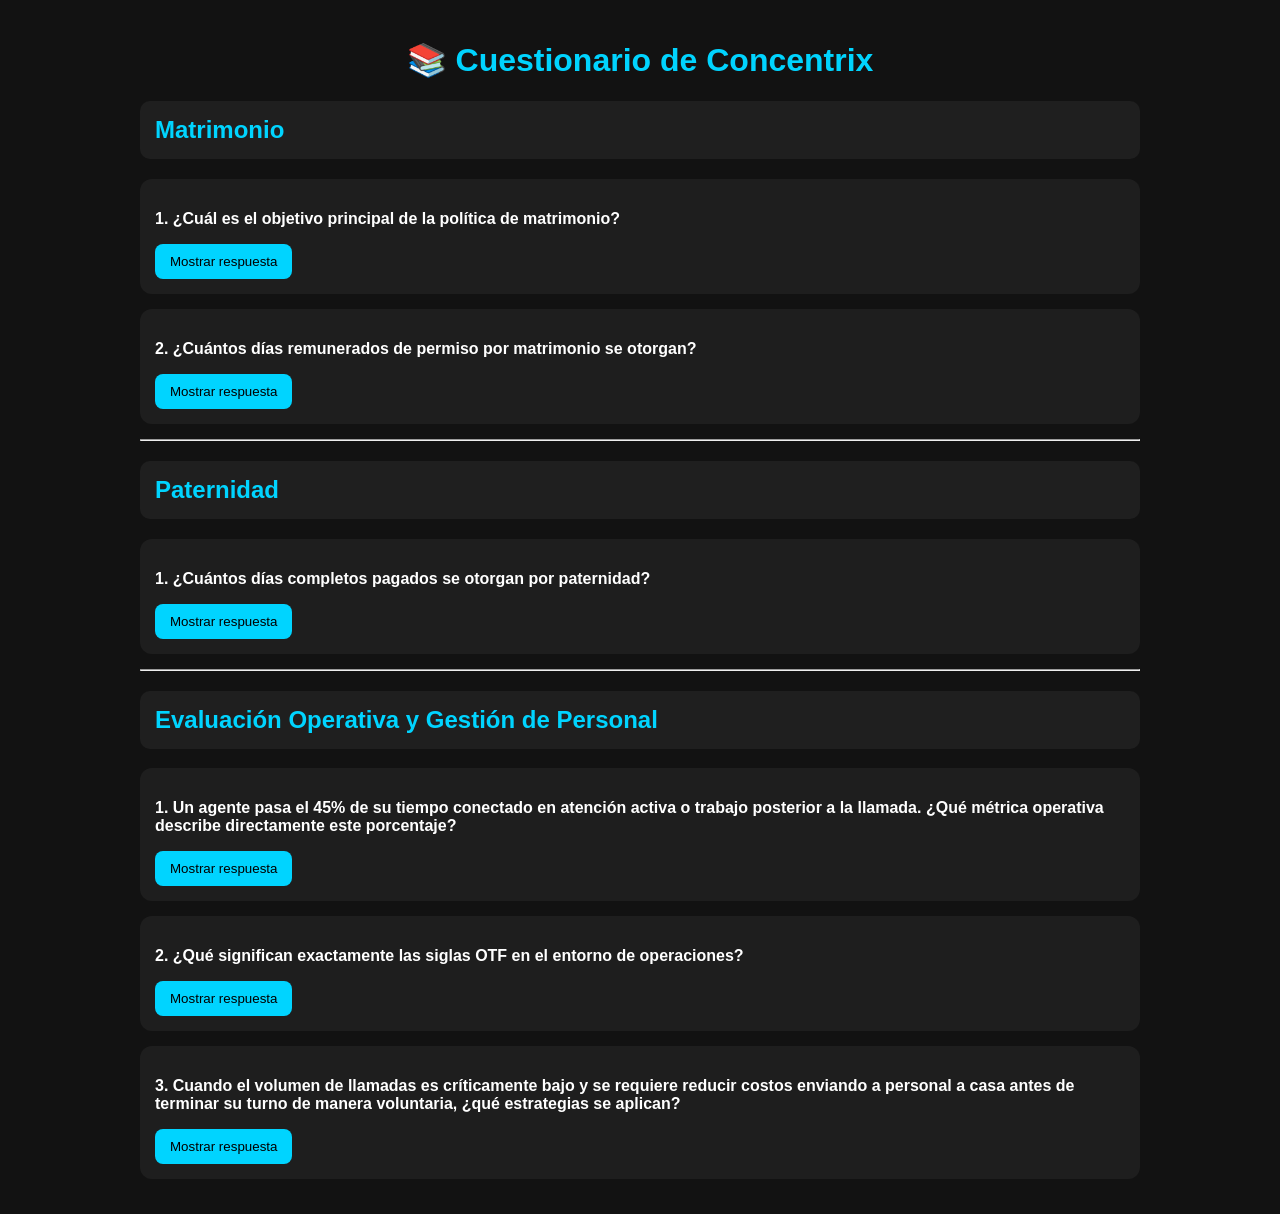
==== index.html @ 259fdba8 "Create index.html" ====
<!DOCTYPE html>
<html lang="es">
<head>
<meta charset="UTF-8">
<meta name="viewport" content="width=device-width, initial-scale=1.0">
<title>Cuestionario de Concentrix</title>

<style>
body{
    font-family: Arial, sans-serif;
    background:#121212;
    color:white;
    max-width:1000px;
    margin:auto;
    padding:20px;
}

h1{
    text-align:center;
    color:#00d4ff;
}

h2{
    background:#1f1f1f;
    padding:15px;
    border-radius:10px;
    color:#00d4ff;
}

.card{
    background:#1e1e1e;
    padding:15px;
    margin:15px 0;
    border-radius:12px;
}

.correcta{
    color:#00ff88;
    font-weight:bold;
}

button{
    background:#00d4ff;
    color:black;
    border:none;
    padding:10px 15px;
    border-radius:8px;
    cursor:pointer;
}

.respuesta{
    display:none;
    margin-top:10px;
}
</style>

<script>
function mostrar(id){
    let x=document.getElementById(id);

    if(x.style.display==="block"){
        x.style.display="none";
    }else{
        x.style.display="block";
    }
}
</script>

</head>
<body>

<h1>📚 Cuestionario de Concentrix</h1>

<h2>Matrimonio</h2>

<div class="card">
<p><b>1. ¿Cuál es el objetivo principal de la política de matrimonio?</b></p>

<button onclick="mostrar('r1')">Mostrar respuesta</button>

<div class="respuesta" id="r1">
<p class="correcta">
✅ a) Regular el beneficio de baja por matrimonio para empleados
</p>
</div>
</div>


<div class="card">
<p><b>2. ¿Cuántos días remunerados de permiso por matrimonio se otorgan?</b></p>

<button onclick="mostrar('r2')">Mostrar respuesta</button>

<div class="respuesta" id="r2">
<p class="correcta">
✅ b) 5 días
</p>
</div>
</div>

<hr>

<h2>Paternidad</h2>

<div class="card">
<p><b>1. ¿Cuántos días completos pagados se otorgan por paternidad?</b></p>

<button onclick="mostrar('r3')">Mostrar respuesta</button>

<div class="respuesta" id="r3">
<p class="correcta">
✅ c) 3 días
</p>
</div>
</div>

<hr>

<h2>Evaluación Operativa y Gestión de Personal</h2>

<div class="card">
<p><b>1. Un agente pasa el 45% de su tiempo conectado en atención activa o trabajo posterior a la llamada. ¿Qué métrica operativa describe directamente este porcentaje?</b></p>

<button onclick="mostrar('r4')">Mostrar respuesta</button>

<div class="respuesta" id="r4">
<p class="correcta">
✅ b) Occupancy (OCC)
</p>
</div>
</div>

<div class="card">
<p><b>2. ¿Qué significan exactamente las siglas OTF en el entorno de operaciones?</b></p>

<button onclick="mostrar('r5')">Mostrar respuesta</button>

<div class="respuesta" id="r5">
<p class="correcta">
✅ c) Offer to Forecast
</p>
</div>
</div>

<div class="card">
<p><b>3. Cuando el volumen de llamadas es críticamente bajo y se requiere reducir costos enviando a personal a casa antes de terminar su turno de manera voluntaria, ¿qué estrategias se aplican?</b></p>

<button onclick="mostrar('r6')">Mostrar respuesta</button>

<div class="respuesta" id="r6">
<p class="correcta">
✅ d) Programas VGH o VTO
</p>
</div>
</div>

</body>
</html>
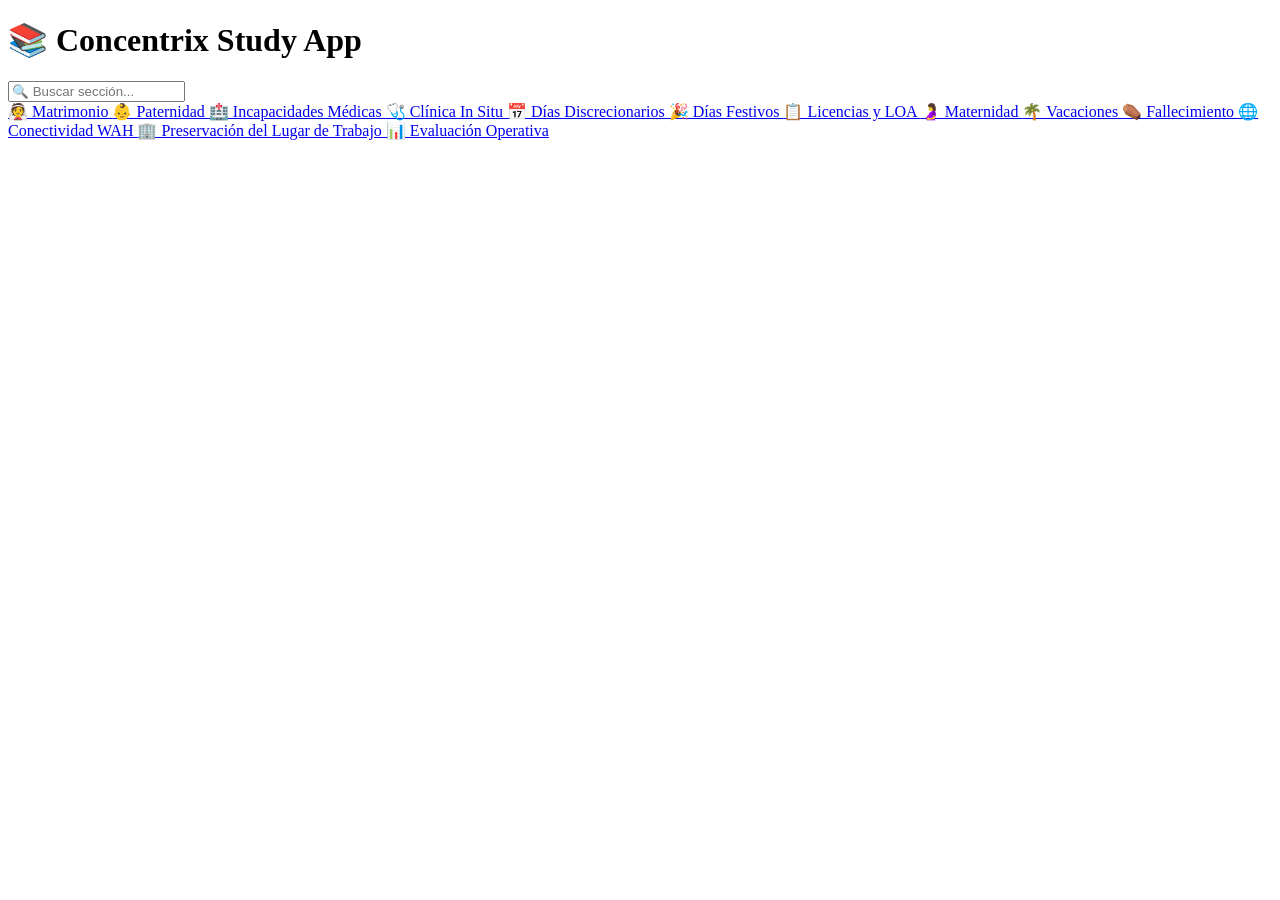
==== commit d57b2be9: "Update index.html" ====
--- a/index.html
+++ b/index.html
@@ -3,156 +3,87 @@
 <head>
 <meta charset="UTF-8">
 <meta name="viewport" content="width=device-width, initial-scale=1.0">
-<title>Cuestionario de Concentrix</title>
 
-<style>
-body{
-    font-family: Arial, sans-serif;
-    background:#121212;
-    color:white;
-    max-width:1000px;
-    margin:auto;
-    padding:20px;
-}
+<title>Concentrix Study App</title>
 
-h1{
-    text-align:center;
-    color:#00d4ff;
-}
-
-h2{
-    background:#1f1f1f;
-    padding:15px;
-    border-radius:10px;
-    color:#00d4ff;
-}
-
-.card{
-    background:#1e1e1e;
-    padding:15px;
-    margin:15px 0;
-    border-radius:12px;
-}
-
-.correcta{
-    color:#00ff88;
-    font-weight:bold;
-}
-
-button{
-    background:#00d4ff;
-    color:black;
-    border:none;
-    padding:10px 15px;
-    border-radius:8px;
-    cursor:pointer;
-}
-
-.respuesta{
-    display:none;
-    margin-top:10px;
-}
-</style>
-
-<script>
-function mostrar(id){
-    let x=document.getElementById(id);
-
-    if(x.style.display==="block"){
-        x.style.display="none";
-    }else{
-        x.style.display="block";
-    }
-}
-</script>
+<link rel="stylesheet" href="style.css">
 
 </head>
 <body>
 
-<h1>📚 Cuestionario de Concentrix</h1>
+<header>
 
-<h2>Matrimonio</h2>
+<h1>📚 Concentrix Study App</h1>
 
-<div class="card">
-<p><b>1. ¿Cuál es el objetivo principal de la política de matrimonio?</b></p>
+<input
+type="text"
+id="searchInput"
+placeholder="🔍 Buscar sección..."
+onkeyup="searchCards()">
 
-<button onclick="mostrar('r1')">Mostrar respuesta</button>
+</header>
 
-<div class="respuesta" id="r1">
-<p class="correcta">
-✅ a) Regular el beneficio de baja por matrimonio para empleados
-</p>
-</div>
+<div class="progress-container">
+<div class="progress-bar"></div>
 </div>
 
+<div class="container">
 
-<div class="card">
-<p><b>2. ¿Cuántos días remunerados de permiso por matrimonio se otorgan?</b></p>
+<a class="card" href="matrimonio.html">
+👰 Matrimonio
+</a>
 
-<button onclick="mostrar('r2')">Mostrar respuesta</button>
+<a class="card" href="paternidad.html">
+👶 Paternidad
+</a>
 
-<div class="respuesta" id="r2">
-<p class="correcta">
-✅ b) 5 días
-</p>
-</div>
+<a class="card" href="incapacidades.html">
+🏥 Incapacidades Médicas
+</a>
+
+<a class="card" href="clinica.html">
+🩺 Clínica In Situ
+</a>
+
+<a class="card" href="dias-discrecionarios.html">
+📅 Días Discrecionarios
+</a>
+
+<a class="card" href="festivos.html">
+🎉 Días Festivos
+</a>
+
+<a class="card" href="licencias-loa.html">
+📋 Licencias y LOA
+</a>
+
+<a class="card" href="maternidad.html">
+🤰 Maternidad
+</a>
+
+<a class="card" href="vacaciones.html">
+🌴 Vacaciones
+</a>
+
+<a class="card" href="fallecimiento.html">
+⚰️ Fallecimiento
+</a>
+
+<a class="card" href="conectividad-wah.html">
+🌐 Conectividad WAH
+</a>
+
+<a class="card" href="preservacion.html">
+🏢 Preservación del Lugar de Trabajo
+</a>
+
+<a class="card" href="evaluacion-operativa.html">
+📊 Evaluación Operativa
+</a>
+
 </div>
 
-<hr>
-
-<h2>Paternidad</h2>
-
-<div class="card">
-<p><b>1. ¿Cuántos días completos pagados se otorgan por paternidad?</b></p>
-
-<button onclick="mostrar('r3')">Mostrar respuesta</button>
-
-<div class="respuesta" id="r3">
-<p class="correcta">
-✅ c) 3 días
-</p>
-</div>
-</div>
-
-<hr>
-
-<h2>Evaluación Operativa y Gestión de Personal</h2>
-
-<div class="card">
-<p><b>1. Un agente pasa el 45% de su tiempo conectado en atención activa o trabajo posterior a la llamada. ¿Qué métrica operativa describe directamente este porcentaje?</b></p>
-
-<button onclick="mostrar('r4')">Mostrar respuesta</button>
-
-<div class="respuesta" id="r4">
-<p class="correcta">
-✅ b) Occupancy (OCC)
-</p>
-</div>
-</div>
-
-<div class="card">
-<p><b>2. ¿Qué significan exactamente las siglas OTF en el entorno de operaciones?</b></p>
-
-<button onclick="mostrar('r5')">Mostrar respuesta</button>
-
-<div class="respuesta" id="r5">
-<p class="correcta">
-✅ c) Offer to Forecast
-</p>
-</div>
-</div>
-
-<div class="card">
-<p><b>3. Cuando el volumen de llamadas es críticamente bajo y se requiere reducir costos enviando a personal a casa antes de terminar su turno de manera voluntaria, ¿qué estrategias se aplican?</b></p>
-
-<button onclick="mostrar('r6')">Mostrar respuesta</button>
-
-<div class="respuesta" id="r6">
-<p class="correcta">
-✅ d) Programas VGH o VTO
-</p>
-</div>
-</div>
+<script src="script.js"></script>
 
 </body>
 </html>
